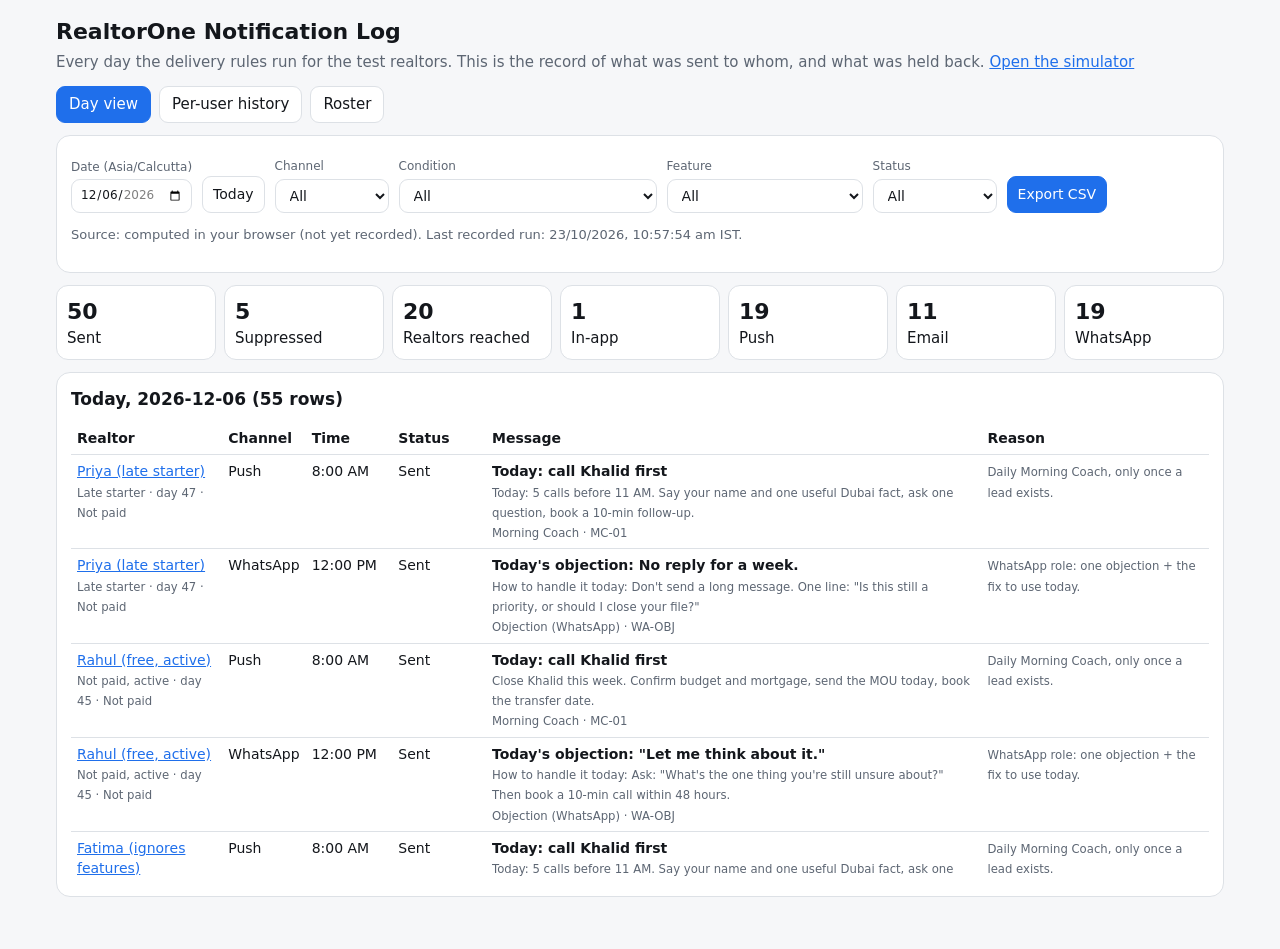
==== log/index.html @ b3b44d8a "Add daily notification log, roster, shared engine, daily workflow" ====
<!doctype html><html lang="en"><head><meta charset="utf-8"><meta name="viewport" content="width=device-width,initial-scale=1"><title>RealtorOne Notification Log</title>
<link rel="stylesheet" href="../log/log.css"></head><body>
<header><h1>RealtorOne Notification Log</h1><p>Every day the delivery rules run for the test realtors. This is the record of what was sent to whom, and what was held back. <a href="../">Open the simulator</a></p></header>
<main id="app">Loading…</main>
<script src="../engine.js"></script><script src="../roster.js"></script><script src="./log.js"></script>
</body></html>
---- log/log.css ----
:root{--bg:#f6f7f9;--card:#fff;--tx:#14171c;--mu:#5d6673;--bd:#dde1e6;--ac:#1f6feb;--wa:#dcf3e3;--su:#fff4e0}
@media (prefers-color-scheme:dark){:root{--bg:#0f1115;--card:#181b21;--tx:#e8eaed;--mu:#9aa3ae;--bd:#2c313a;--ac:#5b9dff;--wa:#163524;--su:#3a2b12}}
*{box-sizing:border-box}body{margin:0;background:var(--bg);color:var(--tx);font:15px/1.45 system-ui,-apple-system,Segoe UI,Roboto,sans-serif}
header{padding:16px 16px 0;max-width:1200px;margin:auto}header h1{margin:0;font-size:22px}header p{margin:4px 0 0;color:var(--mu)}
#app{max-width:1200px;margin:auto;padding:12px 16px 40px}
.card{background:var(--card);border:1px solid var(--bd);border-radius:14px;padding:14px;margin:12px 0}
h2{font-size:17px;margin:0 0 10px}.h{margin:18px 0 8px}
.row{display:flex;flex-wrap:wrap;gap:10px;align-items:flex-end;margin:8px 0}
label{display:flex;flex-direction:column;font-size:12px;color:var(--mu);gap:3px}label.tog{flex-direction:row;align-items:center;font-size:14px;color:var(--tx);gap:6px}
select,button{font:inherit;font-size:14px;padding:7px 10px;border-radius:9px;border:1px solid var(--bd);background:var(--card);color:var(--tx);max-width:100%}
button{cursor:pointer}button.pri,button.on,.views a.on{background:var(--ac);color:#fff;border-color:var(--ac)}
.day{font-weight:600;font-size:18px;padding:0 6px}
.views{display:flex;flex-wrap:wrap;gap:8px;align-items:center}.views a{padding:7px 12px;border-radius:9px;border:1px solid var(--bd);color:var(--tx);text-decoration:none;background:var(--card)}
.muted{color:var(--mu);font-size:13px}
.grid{display:grid;grid-template-columns:repeat(2,minmax(0,1fr));gap:14px}@media(max-width:760px){.grid{grid-template-columns:1fr}}
.lbl{font-size:12px;color:var(--mu);margin-bottom:6px}
.phone{max-width:360px;margin:auto;border:2px solid var(--mu);border-radius:30px;padding:12px;background:var(--bg)}
.lock{border:2px solid var(--mu);border-radius:22px;padding:12px;background:var(--bg)}
.msg{background:var(--card);border:1px solid var(--bd);border-radius:12px;padding:10px;margin:8px 0}.msg.accent{border-left:4px solid var(--ac)}
.meta{display:flex;justify-content:space-between;font-size:12px;color:var(--mu)}
.pre{white-space:pre-wrap;color:var(--mu);border-top:1px solid var(--bd);margin-top:6px;padding-top:6px}
.screen{background:var(--card);border:1px solid var(--bd);border-radius:12px;padding:10px;margin-top:8px;min-height:140px}.li{border-top:1px solid var(--bd);padding:4px 0;color:var(--mu)}
.tabs{display:flex;flex-wrap:wrap;gap:5px;margin-top:8px}.tabs button{font-size:12px;padding:4px 8px}
.wa{background:var(--card);border:1px solid var(--bd);border-radius:12px;padding:10px}.bubble{background:var(--wa);border-radius:12px;padding:10px;max-width:92%}.bubble .t{text-align:right;font-size:11px;color:var(--mu)}
.why{border-top:1px solid var(--bd);padding:8px 0}.pill{font-size:11px;border:1px solid var(--bd);border-radius:6px;padding:1px 6px}.why.sup .pill{background:var(--su)}
table{border-collapse:collapse;width:100%;font-size:14px}td,th{border-bottom:1px solid var(--bd);padding:6px;text-align:left;vertical-align:top}.scroll{overflow-x:auto;max-height:460px;overflow-y:auto}
.ck{display:flex;flex-wrap:wrap;justify-content:space-between;gap:6px;border-top:1px solid var(--bd);padding:8px 0}.ck label{flex-direction:row;font-size:14px;color:var(--tx);gap:8px;flex:1 1 260px;align-items:flex-start}.ck a{color:var(--ac);font-size:13px}
ul{padding-left:18px}li{margin:4px 0}
a{color:var(--ac)}input[type=date]{font:inherit;padding:6px 8px;border-radius:9px;border:1px solid var(--bd);background:var(--card);color:var(--tx)}
.stats{display:grid;grid-template-columns:repeat(auto-fit,minmax(120px,1fr));gap:8px}.stat{background:var(--card);border:1px solid var(--bd);border-radius:12px;padding:10px}.stat b{display:block;font-size:22px}
tr.sup td{background:var(--su)}td small{color:var(--mu)}
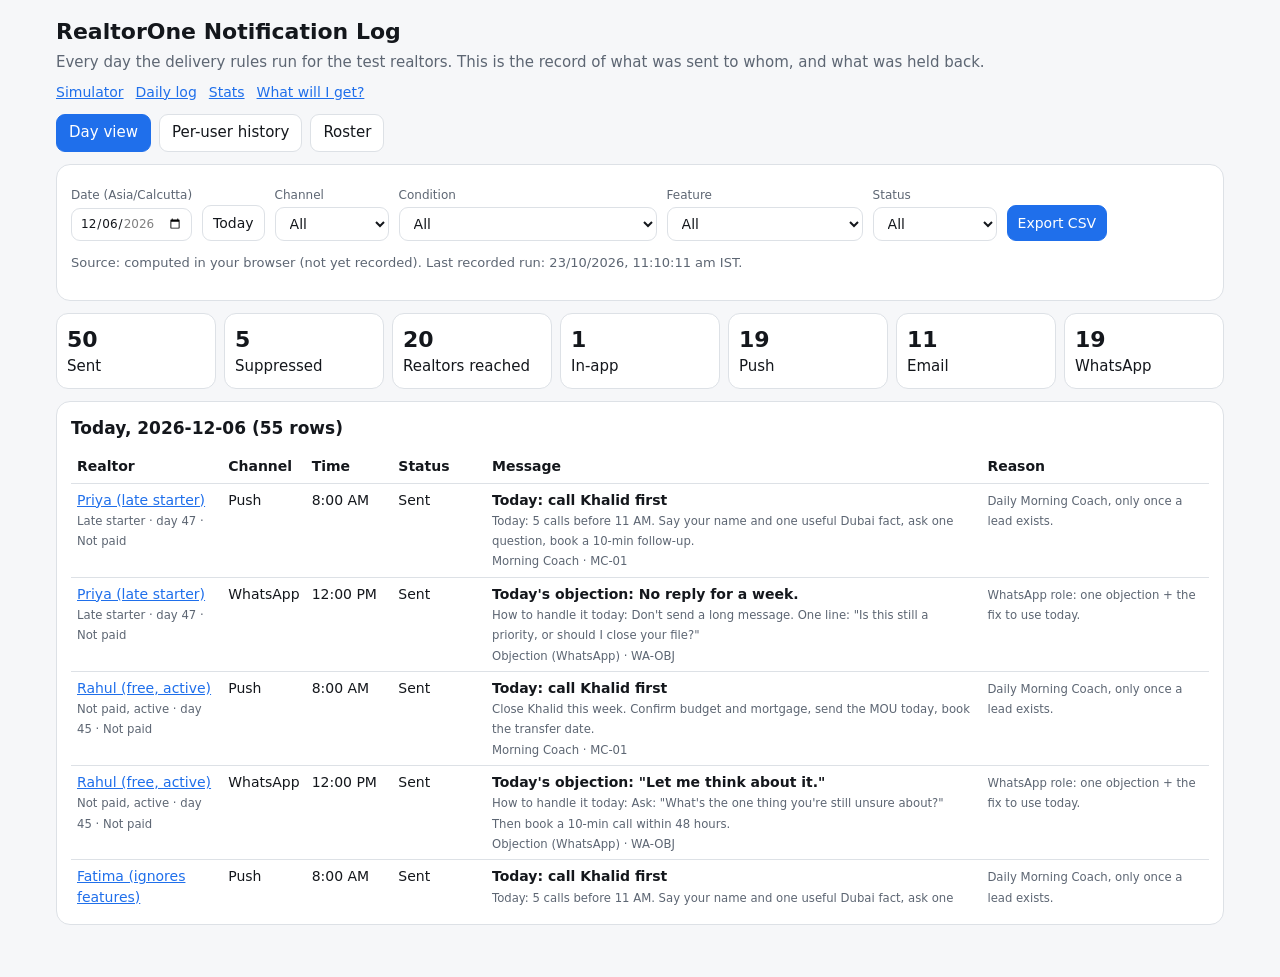
==== commit 25125559: "Add rule tests, stats page, What will I get? tester page with week test; fix value-ratio counting" ====
--- a/log/index.html
+++ b/log/index.html
@@ -1,6 +1,6 @@
-<!doctype html><html lang="en"><head><meta charset="utf-8"><meta name="viewport" content="width=device-width,initial-scale=1"><title>RealtorOne Notification Log</title>
+<!doctype html><html lang="en"><head><meta charset="utf-8"><link rel="icon" href="data:,"><meta name="viewport" content="width=device-width,initial-scale=1"><title>RealtorOne Notification Log</title>
 <link rel="stylesheet" href="../log/log.css"></head><body>
-<header><h1>RealtorOne Notification Log</h1><p>Every day the delivery rules run for the test realtors. This is the record of what was sent to whom, and what was held back. <a href="../">Open the simulator</a></p></header>
+<header><h1>RealtorOne Notification Log</h1><p>Every day the delivery rules run for the test realtors. This is the record of what was sent to whom, and what was held back.</p><nav class="top"><a href="../">Simulator</a><a href="../log/">Daily log</a><a href="../stats/">Stats</a><a href="../me/">What will I get?</a></nav></header>
 <main id="app">Loading…</main>
 <script src="../engine.js"></script><script src="../roster.js"></script><script src="./log.js"></script>
 </body></html>
--- a/log/log.css
+++ b/log/log.css
@@ -29,3 +29,9 @@
 a{color:var(--ac)}input[type=date]{font:inherit;padding:6px 8px;border-radius:9px;border:1px solid var(--bd);background:var(--card);color:var(--tx)}
 .stats{display:grid;grid-template-columns:repeat(auto-fit,minmax(120px,1fr));gap:8px}.stat{background:var(--card);border:1px solid var(--bd);border-radius:12px;padding:10px}.stat b{display:block;font-size:22px}
 tr.sup td{background:var(--su)}td small{color:var(--mu)}
+nav.top{display:flex;flex-wrap:wrap;gap:12px;margin-top:8px;font-size:14px}
+svg text{fill:var(--mu);font-size:11px}.bar{fill:var(--ac)}.bar2{fill:#d9a400}.ok{color:#1a7f37}.bad{color:#cf222e}
+fieldset{border:1px solid var(--bd);border-radius:12px;margin:10px 0;padding:10px}legend{font-weight:600;padding:0 6px}
+input[type=text],input[type=number],input[type=date]{font:inherit;padding:6px 8px;border-radius:9px;border:1px solid var(--bd);background:var(--card);color:var(--tx);max-width:100%}
+.feats{display:grid;grid-template-columns:repeat(auto-fill,minmax(150px,1fr));gap:4px 10px}.feats label{flex-direction:row;color:var(--tx);font-size:13px;gap:6px;align-items:center}
+.diff{border-left:4px solid var(--ac);padding-left:10px;margin:8px 0}
